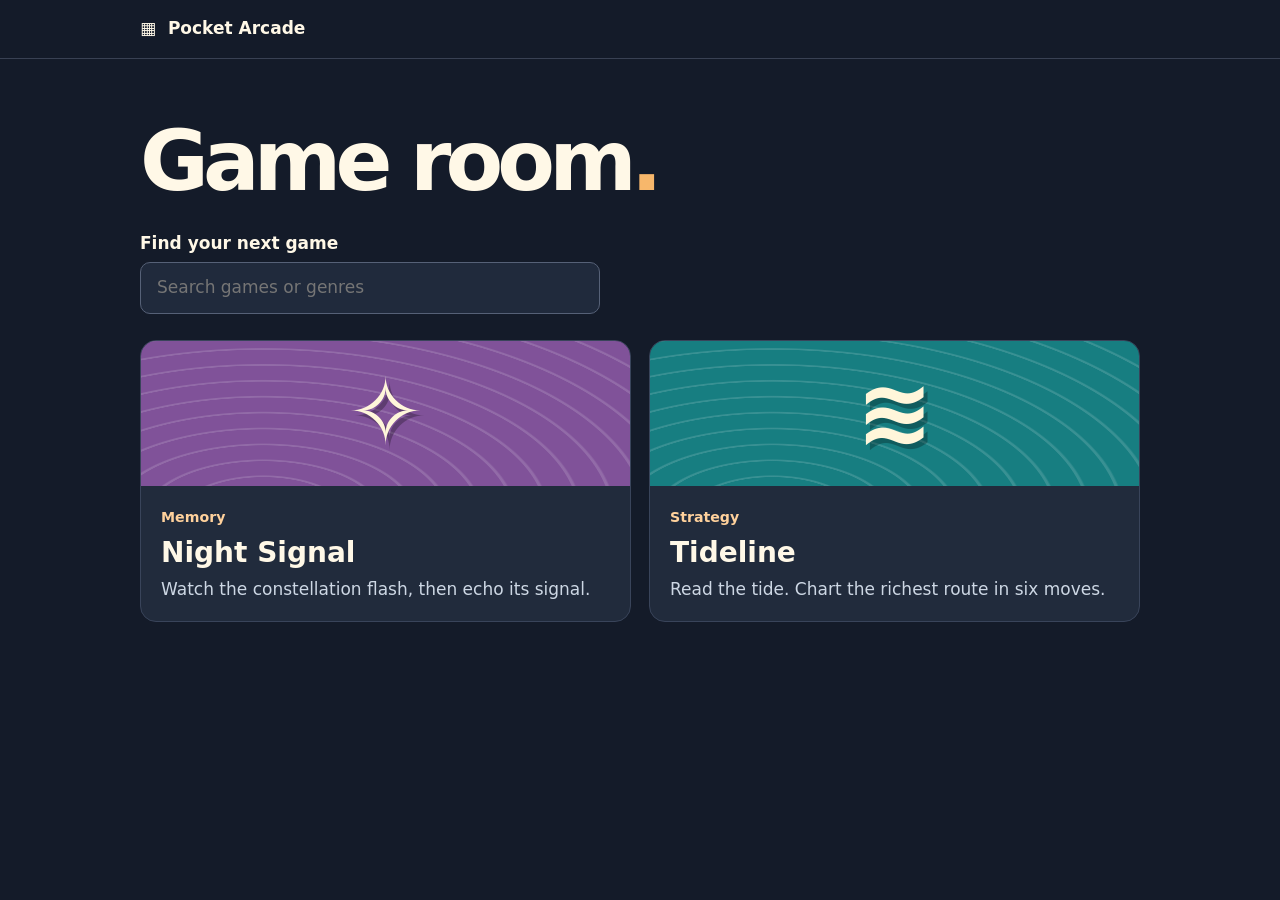
==== site/index.html @ f5f7e4be "Launch Pocket Arcade with two games and automatic catalog discovery" ====
<!doctype html><html lang="en"><meta charset="utf-8"><meta name="viewport" content="width=device-width, initial-scale=1"><meta name="theme-color" content="#171f30"><title>Pocket Arcade</title><link rel="stylesheet" href="style.css">
<header><a href="#" class="brand">▦ &nbsp;Pocket Arcade</a></header><main><section id="library"><h1>Game room<span>.</span></h1><label for="search">Find your next game</label><input id="search" type="search" placeholder="Search games or genres"><div id="cards"></div><p id="empty" hidden>No matching games.</p><button id="more" hidden>Show more games</button></section><section id="player" hidden><a href="#">← All games</a><h1 id="title"></h1><iframe title="Active game"></iframe></section><p id="error" role="alert"></p></main><script type="module" src="app.js"></script></html>
---- site/style.css ----
*{box-sizing:border-box}html{color-scheme:dark}body{margin:0;background:#141b29;color:#fff8e7;font:17px/1.5 system-ui,sans-serif}header{border-bottom:1px solid #394153;padding:16px max(5vw,calc((100vw - 1000px)/2))}.brand{font-weight:850;white-space:nowrap;color:#fff8e7;text-decoration:none}main{max-width:1040px;margin:auto;padding:clamp(20px,5vw,48px) 20px}h1{font-size:clamp(42px,8vw,84px);letter-spacing:-.07em;line-height:1;margin:12px 0 28px}h1 span,a{color:#f7b76b}label{display:block;font-weight:650;margin-bottom:6px}input,button{font:inherit;padding:12px 16px;border:1px solid #566177;border-radius:10px}input{width:min(100%,460px);background:#202a3c;color:inherit}button{cursor:pointer}#cards{display:grid;grid-template-columns:repeat(auto-fit,minmax(min(100%,280px),1fr));gap:18px;margin:26px 0}.card{display:block;overflow:hidden;border:1px solid #39445a;border-radius:16px;background:#212b3c;text-decoration:none;color:inherit}.card:hover,.card:focus-visible{border-color:#ffc77c}.art{height:145px;display:grid;place-items:center;overflow:hidden;background:repeating-radial-gradient(ellipse at 25% 122%,transparent 0 18px,#ffffff25 19px 21px,transparent 23px 33px),var(--ink);font:bold 92px/1 system-ui;color:#fff6da;text-shadow:4px 5px 0 #0004}.info{padding:18px 20px}.info small{color:#ffd19c;font-weight:700}.info h2{margin:3px 0;font-size:28px}.info p{margin:0;color:#cdd7e4}#player h1{font-size:36px;margin:16px 0}iframe{width:100%;height:max(520px,72svh);border:1px solid #404c5c;border-radius:16px;background:#182435}a:focus-visible,button:focus-visible,input:focus-visible{outline:3px solid #ffd17b;outline-offset:3px}
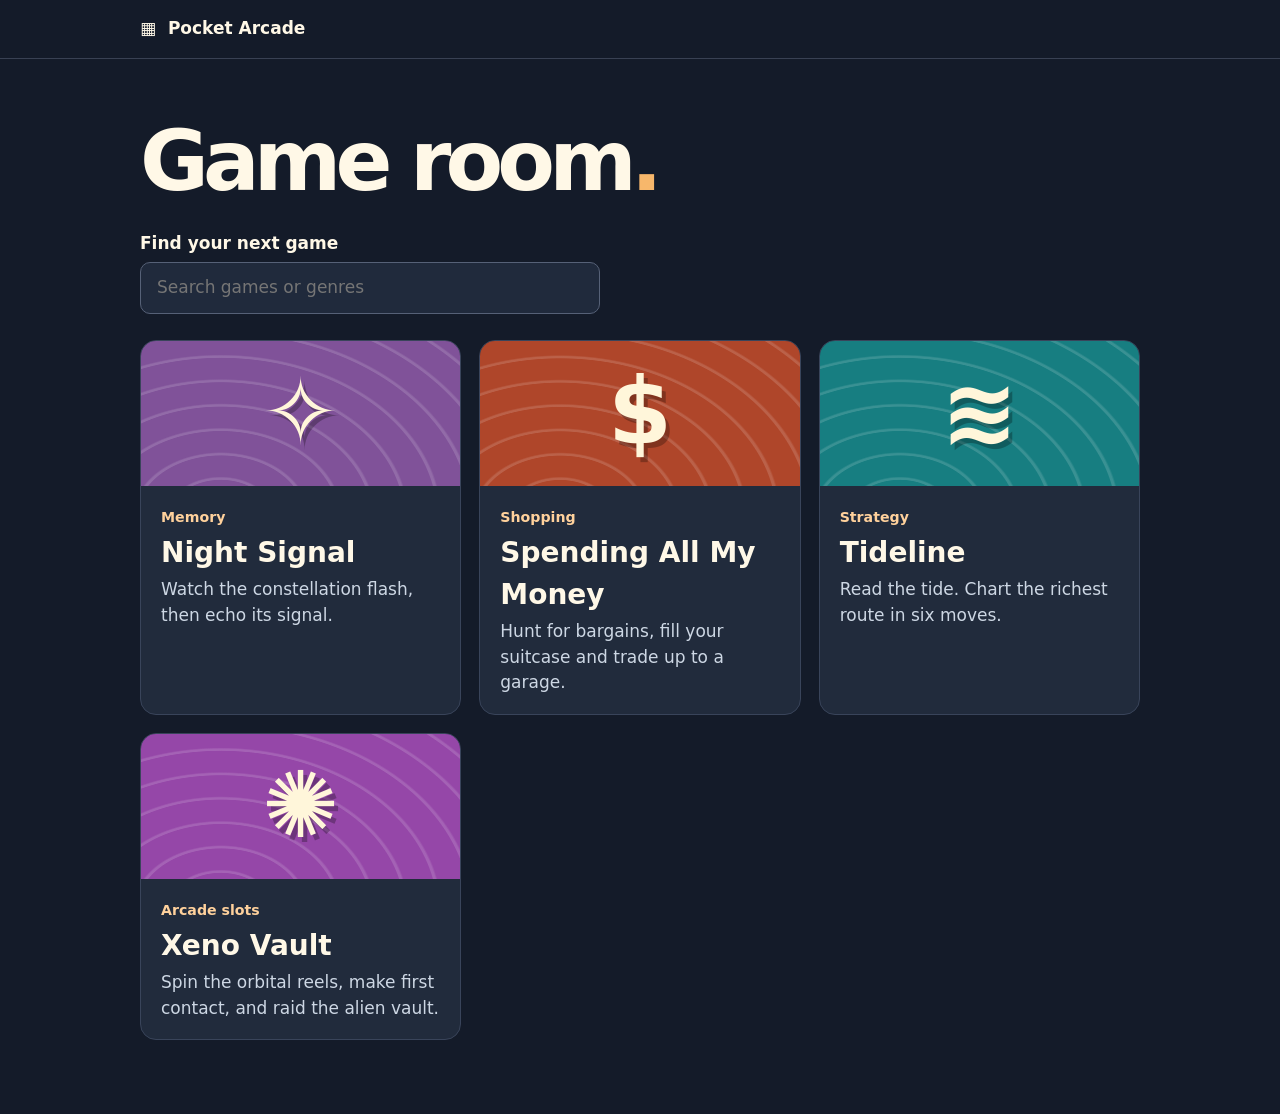
==== commit c1f4bc39: "Give the market a persistent wallet and a compact full-height arcade player" ====
--- a/site/index.html
+++ b/site/index.html
@@ -1,2 +1,2 @@
 <!doctype html><html lang="en"><meta charset="utf-8"><meta name="viewport" content="width=device-width, initial-scale=1"><meta name="theme-color" content="#171f30"><title>Pocket Arcade</title><link rel="stylesheet" href="style.css">
-<header><a href="#" class="brand">▦ &nbsp;Pocket Arcade</a></header><main><section id="library"><h1>Game room<span>.</span></h1><label for="search">Find your next game</label><input id="search" type="search" placeholder="Search games or genres"><div id="cards"></div><p id="empty" hidden>No matching games.</p><button id="more" hidden>Show more games</button></section><section id="player" hidden><a href="#">← All games</a><h1 id="title"></h1><iframe title="Active game"></iframe></section><p id="error" role="alert"></p></main><script type="module" src="app.js"></script></html>
+<header><a href="#" class="brand">▦ &nbsp;Pocket Arcade</a></header><main><section id="library"><h1>Game room<span>.</span></h1><label for="search">Find your next game</label><input id="search" type="search" placeholder="Search games or genres"><div id="cards"></div><p id="empty" hidden>No matching games.</p><button id="more" hidden>Show more games</button></section><section id="player" hidden><div class="player-bar"><a href="#">← Arcade</a><h1 id="title"></h1></div><iframe title="Active game"></iframe></section><p id="error" role="alert"></p></main><script type="module" src="app.js"></script></html>
--- a/site/style.css
+++ b/site/style.css
@@ -1 +1,10 @@
 *{box-sizing:border-box}html{color-scheme:dark}body{margin:0;background:#141b29;color:#fff8e7;font:17px/1.5 system-ui,sans-serif}header{border-bottom:1px solid #394153;padding:16px max(5vw,calc((100vw - 1000px)/2))}.brand{font-weight:850;white-space:nowrap;color:#fff8e7;text-decoration:none}main{max-width:1040px;margin:auto;padding:clamp(20px,5vw,48px) 20px}h1{font-size:clamp(42px,8vw,84px);letter-spacing:-.07em;line-height:1;margin:12px 0 28px}h1 span,a{color:#f7b76b}label{display:block;font-weight:650;margin-bottom:6px}input,button{font:inherit;padding:12px 16px;border:1px solid #566177;border-radius:10px}input{width:min(100%,460px);background:#202a3c;color:inherit}button{cursor:pointer}#cards{display:grid;grid-template-columns:repeat(auto-fit,minmax(min(100%,280px),1fr));gap:18px;margin:26px 0}.card{display:block;overflow:hidden;border:1px solid #39445a;border-radius:16px;background:#212b3c;text-decoration:none;color:inherit}.card:hover,.card:focus-visible{border-color:#ffc77c}.art{height:145px;display:grid;place-items:center;overflow:hidden;background:repeating-radial-gradient(ellipse at 25% 122%,transparent 0 18px,#ffffff25 19px 21px,transparent 23px 33px),var(--ink);font:bold 92px/1 system-ui;color:#fff6da;text-shadow:4px 5px 0 #0004}.info{padding:18px 20px}.info small{color:#ffd19c;font-weight:700}.info h2{margin:3px 0;font-size:28px}.info p{margin:0;color:#cdd7e4}#player h1{font-size:36px;margin:16px 0}iframe{width:100%;height:max(520px,72svh);border:1px solid #404c5c;border-radius:16px;background:#182435}a:focus-visible,button:focus-visible,input:focus-visible{outline:3px solid #ffd17b;outline-offset:3px}
+
+/* During play, the game owns the scroll area. */
+.playing > header,.playing #error:empty{display:none}
+.playing main{max-width:none;padding:0}
+.playing #player{height:100vh;height:100dvh;display:grid;grid-template-rows:auto minmax(0,1fr)}
+.player-bar{display:flex;align-items:center;gap:10px;padding:0 12px;background:#192231}
+.player-bar a{display:inline-flex;align-items:center;min-height:44px;color:#ffce92;text-decoration:none;font-size:14px;font-weight:700}
+#player .player-bar h1{font:600 13px/1.2 system-ui;letter-spacing:0;margin:0;padding-left:10px;border-left:1px solid #536071;color:#e5e9eb}
+.playing iframe{display:block;height:100%;min-height:0;border:0;border-radius:0}
